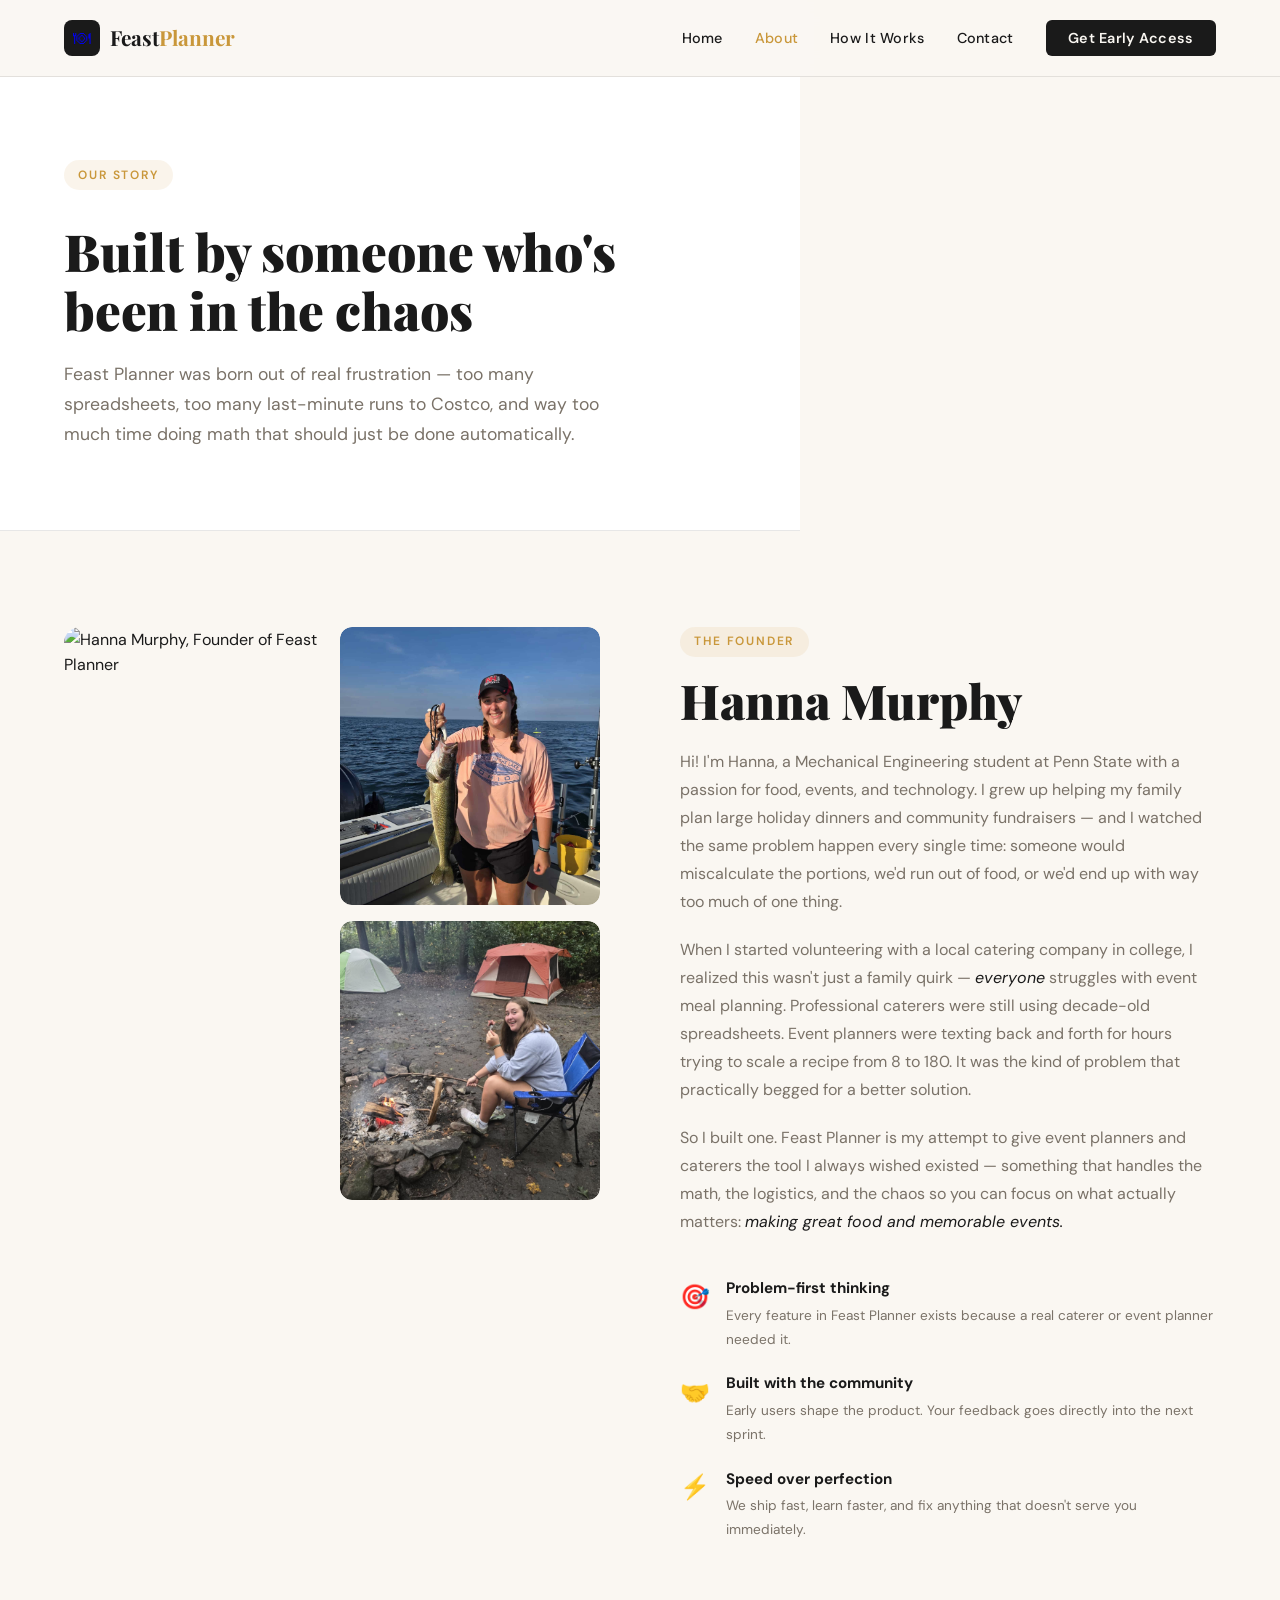
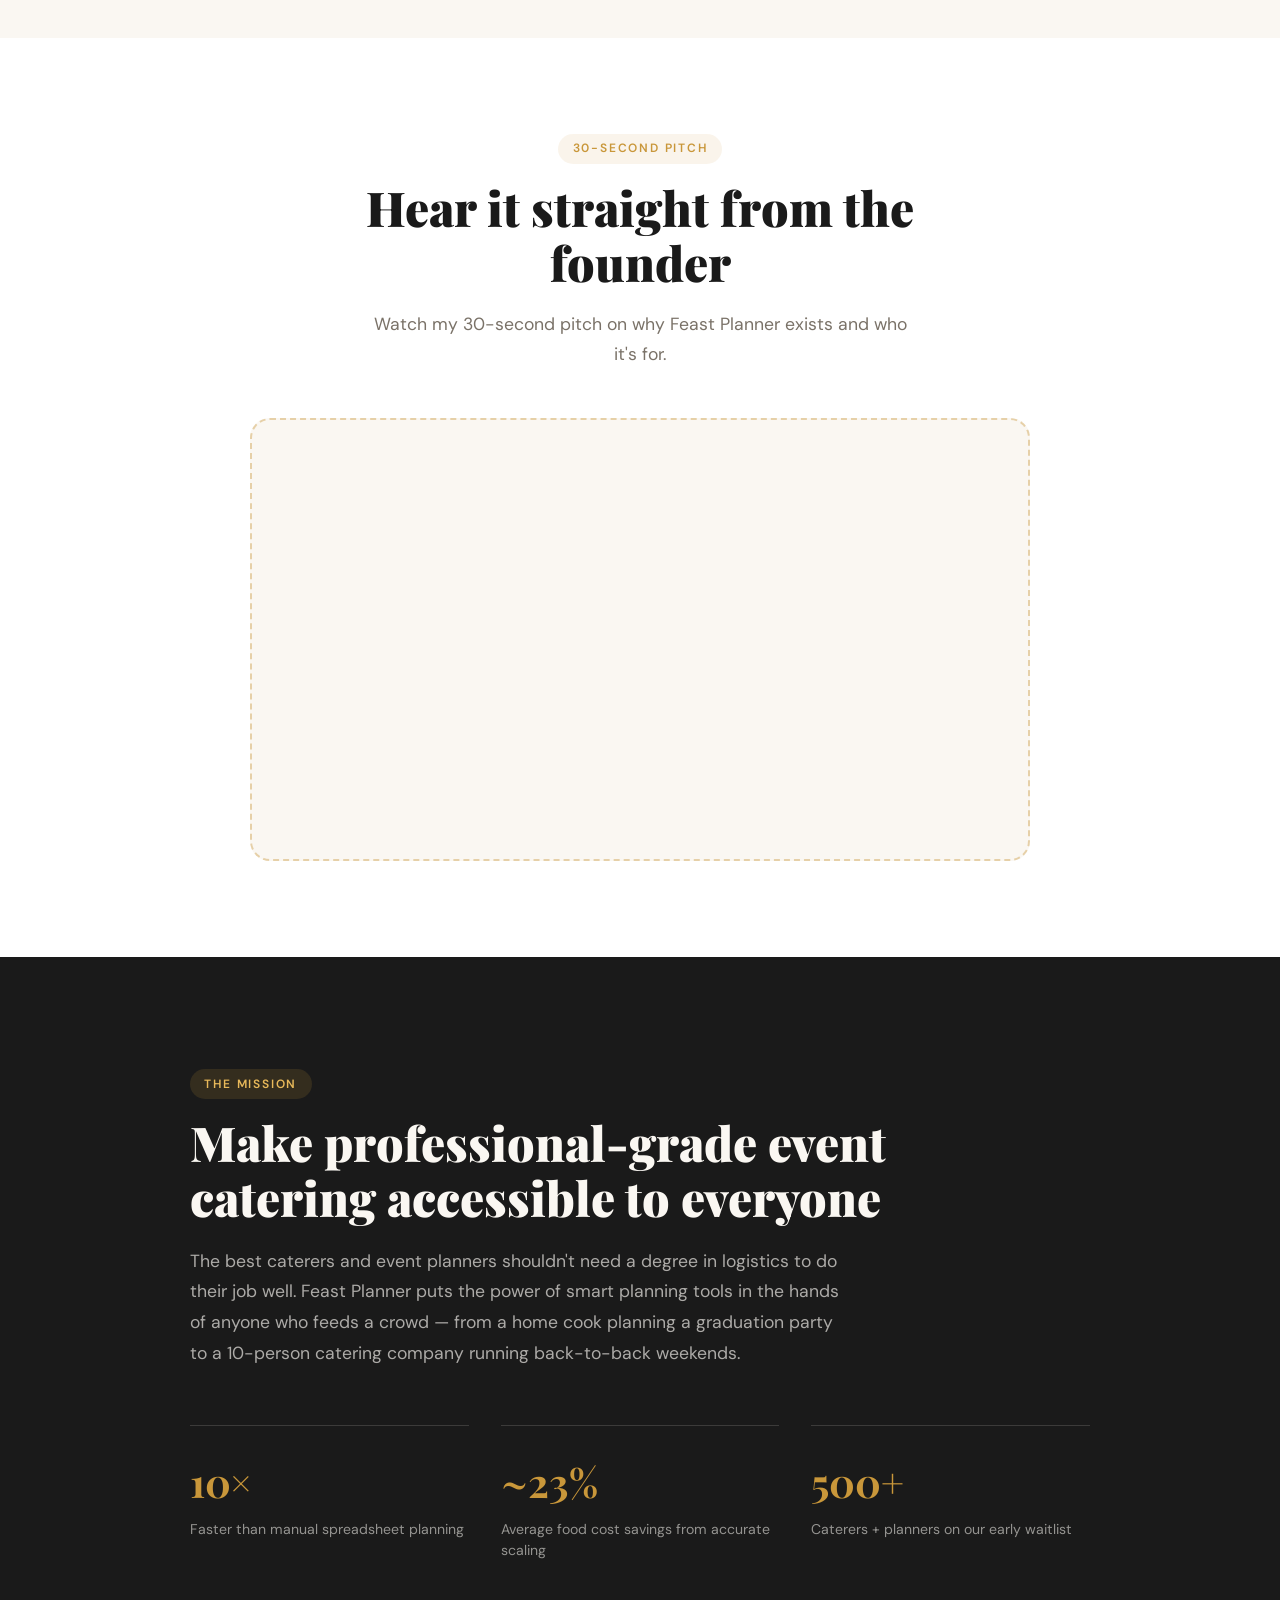
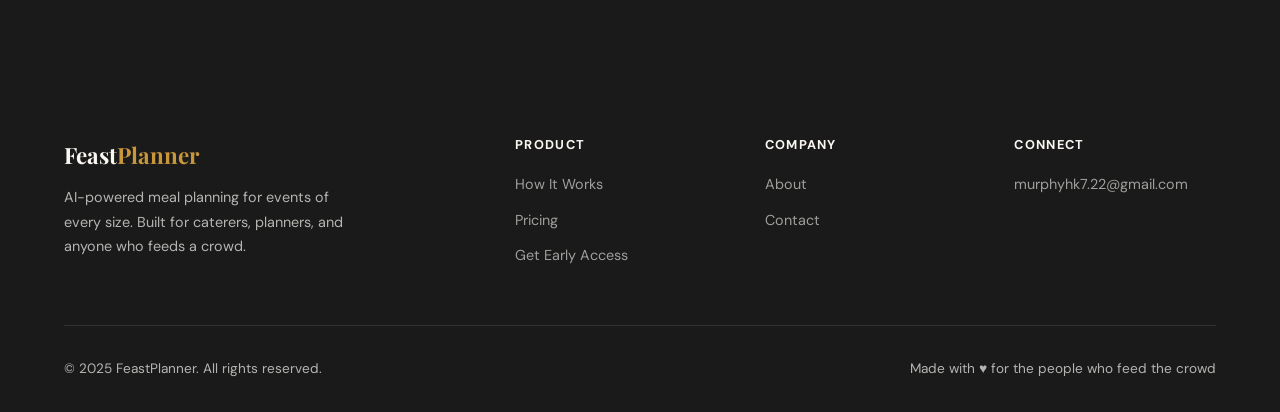
==== about.html @ 56e529ad "fix about page photos" ====
<!DOCTYPE html>
<html lang="en">
<head>
  <meta charset="UTF-8">
  <meta name="viewport" content="width=device-width, initial-scale=1.0">
  <title>About — Feast Planner</title>
  <link rel="stylesheet" href="css/styles.css">
  <link rel="stylesheet" href="css/about.css">
</head>
<body>

  <!-- NAV -->
  <nav>
    <a href="index.html" class="nav-logo">
      <div class="logo-icon">🍽</div>
      <span class="logo-text">Feast<span>Planner</span></span>
    </a>
    <ul class="nav-links">
      <li><a href="index.html">Home</a></li>
      <li><a href="about.html">About</a></li>
      <li><a href="how-it-works.html">How It Works</a></li>
      <li><a href="contact.html">Contact</a></li>
      <li><a href="contact.html" class="nav-cta">Get Early Access</a></li>
    </ul>
    <div class="hamburger">
      <span></span><span></span><span></span>
    </div>
  </nav>

  <!-- PAGE HEADER -->
  <div class="page-header">
    <span class="section-label">Our Story</span>
    <h1>Built by someone who's been in the chaos</h1>
    <p>Feast Planner was born out of real frustration — too many spreadsheets, too many last-minute runs to Costco, and way too much time doing math that should just be done automatically.</p>
  </div>

  <!-- STORY SECTION -->
  <section class="story-section">
    <div class="story-grid">
      <!-- Photos -->
      <div class="photos-grid scroll-reveal">
        <div class="photo-main">
          <img src="images/founder-1.jpg" alt="Hanna Murphy, Founder of Feast Planner">
        </div>
        <div class="photo-side">
          <div class="photo-top">
            <img src="images/founder-2.jpg" alt="Hanna Murphy" style="width:100%;height:100%;object-fit:cover;border-radius:12px">
          </div>
          <div class="photo-bottom">
            <img src="images/founder-3.jpg" alt="Hanna Murphy" style="width:100%;height:100%;object-fit:cover;border-radius:12px">
          </div>
        </div>
      </div>

      <!-- Story Text -->
      <div class="story-text scroll-reveal">
        <span class="section-label">The Founder</span>
        <h2 class="section-title">Hanna Murphy</h2>
        <p style="margin-bottom:1.25rem">
          Hi! I'm Hanna, a Mechanical Engineering student at Penn State with a passion for food, events, and technology.
          I grew up helping my family plan large holiday dinners and community fundraisers — and I watched the same
          problem happen every single time: someone would miscalculate the portions, we'd run out of food, or we'd
          end up with way too much of one thing.
        </p>
        <p style="margin-bottom:1.25rem">
          When I started volunteering with a local catering company in college, I realized this wasn't just a family quirk —
          <em>everyone</em> struggles with event meal planning. Professional caterers were still using decade-old spreadsheets.
          Event planners were texting back and forth for hours trying to scale a recipe from 8 to 180.
          It was the kind of problem that practically begged for a better solution.
        </p>
        <p>
          So I built one. Feast Planner is my attempt to give event planners and caterers the tool I always wished existed —
          something that handles the math, the logistics, and the chaos so you can focus on what actually matters:
          <em>making great food and memorable events.</em>
        </p>

        <div class="founder-values">
          <div class="value-item">
            <div class="value-icon">🎯</div>
            <div>
              <strong>Problem-first thinking</strong>
              <p>Every feature in Feast Planner exists because a real caterer or event planner needed it.</p>
            </div>
          </div>
          <div class="value-item">
            <div class="value-icon">🤝</div>
            <div>
              <strong>Built with the community</strong>
              <p>Early users shape the product. Your feedback goes directly into the next sprint.</p>
            </div>
          </div>
          <div class="value-item">
            <div class="value-icon">⚡</div>
            <div>
              <strong>Speed over perfection</strong>
              <p>We ship fast, learn faster, and fix anything that doesn't serve you immediately.</p>
            </div>
          </div>
        </div>
      </div>
    </div>
  </section>

  <!-- VIDEO SECTION -->
  <section class="video-section">
    <div class="video-header scroll-reveal">
      <span class="section-label">30-Second Pitch</span>
      <h2 class="section-title">Hear it straight from the founder</h2>
      <p class="section-subtitle">
        Watch my 30-second pitch on why Feast Planner exists and who it's for.
      </p>
    </div>
    <div class="video-wrap scroll-reveal">
      <div class="video-placeholder">
        <iframe
          src="https://www.youtube.com/embed/pOfXz-1mrOw"
          title="Feast Planner Founder Pitch — Hanna Murphy"
          frameborder="0"
          allow="accelerometer; autoplay; clipboard-write; encrypted-media; gyroscope; picture-in-picture"
          allowfullscreen>
        </iframe>
      </div>
    </div>
  </section>

  <!-- MISSION SECTION -->
  <section class="mission-section">
    <div class="mission-inner">
      <span class="section-label" style="color:var(--gold-light);background:rgba(201,151,58,0.15)">The Mission</span>
      <h2 class="section-title" style="color:var(--cream);max-width:700px">
        Make professional-grade event catering accessible to everyone
      </h2>
      <p style="color:rgba(250,247,242,0.65);font-size:1.1rem;line-height:1.75;max-width:660px;margin-top:1.25rem">
        The best caterers and event planners shouldn't need a degree in logistics to do their job well.
        Feast Planner puts the power of smart planning tools in the hands of anyone who feeds a crowd —
        from a home cook planning a graduation party to a 10-person catering company running back-to-back weekends.
      </p>
      <div class="mission-stats">
        <div class="mission-stat">
          <div class="m-stat-num">10×</div>
          <div class="m-stat-label">Faster than manual spreadsheet planning</div>
        </div>
        <div class="mission-stat">
          <div class="m-stat-num">~23%</div>
          <div class="m-stat-label">Average food cost savings from accurate scaling</div>
        </div>
        <div class="mission-stat">
          <div class="m-stat-num">500+</div>
          <div class="m-stat-label">Caterers + planners on our early waitlist</div>
        </div>
      </div>
    </div>
  </section>

  <!-- FOOTER -->
  <footer>
    <div class="footer-grid">
      <div class="footer-brand">
        <div class="logo-text">Feast<span>Planner</span></div>
        <p>AI-powered meal planning for events of every size. Built for caterers, planners, and anyone who feeds a crowd.</p>
      </div>
      <div class="footer-col">
        <h4>Product</h4>
        <ul>
          <li><a href="how-it-works.html">How It Works</a></li>
          <li><a href="index.html#pricing">Pricing</a></li>
          <li><a href="contact.html">Get Early Access</a></li>
        </ul>
      </div>
      <div class="footer-col">
        <h4>Company</h4>
        <ul>
          <li><a href="about.html">About</a></li>
          <li><a href="contact.html">Contact</a></li>
        </ul>
      </div>
      <div class="footer-col">
        <h4>Connect</h4>
        <ul>
          <li><a href="mailto:murphyhk7.22@gmail.com">murphyhk7.22@gmail.com</a></li>
        </ul>
      </div>
    </div>
    <div class="footer-bottom">
      <span>© 2025 FeastPlanner. All rights reserved.</span>
      <span>Made with ♥ for the people who feed the crowd</span>
    </div>
  </footer>

  <script src="js/main.js"></script>
</body>
</html>
---- css/styles.css ----
@import url('https://fonts.googleapis.com/css2?family=Playfair+Display:ital,wght@0,400;0,700;0,900;1,400&family=DM+Sans:wght@300;400;500;600&display=swap');

:root {
  --cream: #FAF7F2;
  --warm-white: #FDF9F4;
  --charcoal: #1A1A1A;
  --dark: #111111;
  --gold: #C9973A;
  --gold-light: #E8B95A;
  --sage: #6B7F5E;
  --terracotta: #C0654A;
  --muted: #7A7268;
  --border: rgba(26,26,26,0.1);
  --shadow: 0 4px 40px rgba(26,26,26,0.08);
  --shadow-lg: 0 20px 80px rgba(26,26,26,0.12);
}

*, *::before, *::after { box-sizing: border-box; margin: 0; padding: 0; }

html { scroll-behavior: smooth; }

body {
  font-family: 'DM Sans', sans-serif;
  background: var(--cream);
  color: var(--charcoal);
  line-height: 1.6;
  overflow-x: hidden;
}

/* ── NAV ── */
nav {
  position: fixed;
  top: 0; left: 0; right: 0;
  z-index: 100;
  padding: 1.25rem 5vw;
  display: flex;
  align-items: center;
  justify-content: space-between;
  background: rgba(250,247,242,0.92);
  backdrop-filter: blur(12px);
  border-bottom: 1px solid var(--border);
  transition: all 0.3s ease;
}

.nav-logo {
  display: flex;
  align-items: center;
  gap: 0.6rem;
  text-decoration: none;
}

.nav-logo .logo-icon {
  width: 36px;
  height: 36px;
  background: var(--charcoal);
  border-radius: 8px;
  display: flex;
  align-items: center;
  justify-content: center;
  font-size: 1.1rem;
}

.nav-logo .logo-text {
  font-family: 'Playfair Display', serif;
  font-size: 1.3rem;
  font-weight: 700;
  color: var(--charcoal);
}

.nav-logo .logo-text span {
  color: var(--gold);
}

.nav-links {
  display: flex;
  align-items: center;
  gap: 2rem;
  list-style: none;
}

.nav-links a {
  text-decoration: none;
  color: var(--charcoal);
  font-size: 0.9rem;
  font-weight: 500;
  letter-spacing: 0.02em;
  transition: color 0.2s;
  position: relative;
}

.nav-links a::after {
  content: '';
  position: absolute;
  bottom: -2px;
  left: 0;
  width: 0;
  height: 1.5px;
  background: var(--gold);
  transition: width 0.25s ease;
}

.nav-links a:hover { color: var(--gold); }
.nav-links a:hover::after { width: 100%; }

.nav-cta {
  background: var(--charcoal) !important;
  color: var(--cream) !important;
  padding: 0.55rem 1.4rem !important;
  border-radius: 6px !important;
  font-weight: 600 !important;
  transition: background 0.2s, transform 0.15s !important;
}

.nav-cta:hover {
  background: var(--gold) !important;
  transform: translateY(-1px) !important;
}

.nav-cta::after { display: none !important; }

.hamburger {
  display: none;
  flex-direction: column;
  gap: 5px;
  cursor: pointer;
  padding: 4px;
}

.hamburger span {
  width: 24px;
  height: 2px;
  background: var(--charcoal);
  border-radius: 2px;
  transition: all 0.3s;
}

/* ── BUTTONS ── */
.btn {
  display: inline-flex;
  align-items: center;
  gap: 0.5rem;
  padding: 0.85rem 2rem;
  border-radius: 8px;
  font-family: 'DM Sans', sans-serif;
  font-size: 0.95rem;
  font-weight: 600;
  text-decoration: none;
  cursor: pointer;
  border: none;
  transition: all 0.2s ease;
  letter-spacing: 0.01em;
}

.btn-primary {
  background: var(--charcoal);
  color: var(--cream);
}

.btn-primary:hover {
  background: var(--gold);
  transform: translateY(-2px);
  box-shadow: 0 8px 30px rgba(201,151,58,0.3);
}

.btn-outline {
  background: transparent;
  color: var(--charcoal);
  border: 2px solid var(--charcoal);
}

.btn-outline:hover {
  background: var(--charcoal);
  color: var(--cream);
  transform: translateY(-2px);
}

.btn-gold {
  background: var(--gold);
  color: white;
}

.btn-gold:hover {
  background: var(--gold-light);
  transform: translateY(-2px);
  box-shadow: 0 8px 30px rgba(201,151,58,0.4);
}

/* ── SECTION UTILITIES ── */
section {
  padding: 6rem 5vw;
}

.section-label {
  display: inline-block;
  font-size: 0.75rem;
  font-weight: 600;
  letter-spacing: 0.15em;
  text-transform: uppercase;
  color: var(--gold);
  margin-bottom: 1rem;
  padding: 0.35rem 0.9rem;
  background: rgba(201,151,58,0.1);
  border-radius: 100px;
}

h1, h2, h3, h4 {
  font-family: 'Playfair Display', serif;
  line-height: 1.15;
}

.section-title {
  font-size: clamp(2rem, 4vw, 3rem);
  font-weight: 900;
  color: var(--charcoal);
  margin-bottom: 1.25rem;
}

.section-subtitle {
  font-size: 1.1rem;
  color: var(--muted);
  max-width: 560px;
  line-height: 1.7;
}

/* ── CARDS ── */
.card {
  background: white;
  border-radius: 16px;
  padding: 2rem;
  border: 1px solid var(--border);
  box-shadow: var(--shadow);
  transition: transform 0.25s ease, box-shadow 0.25s ease;
}

.card:hover {
  transform: translateY(-4px);
  box-shadow: var(--shadow-lg);
}

/* ── FOOTER ── */
footer {
  background: var(--charcoal);
  color: rgba(250,247,242,0.7);
  padding: 4rem 5vw 2rem;
}

.footer-grid {
  display: grid;
  grid-template-columns: 2fr 1fr 1fr 1fr;
  gap: 3rem;
  margin-bottom: 3rem;
}

.footer-brand .logo-text {
  font-family: 'Playfair Display', serif;
  font-size: 1.4rem;
  font-weight: 700;
  color: var(--cream);
  margin-bottom: 0.75rem;
}

.footer-brand .logo-text span { color: var(--gold); }

.footer-brand p {
  font-size: 0.9rem;
  line-height: 1.7;
  max-width: 280px;
}

.footer-col h4 {
  font-family: 'DM Sans', sans-serif;
  font-size: 0.8rem;
  font-weight: 700;
  letter-spacing: 0.1em;
  text-transform: uppercase;
  color: var(--cream);
  margin-bottom: 1.2rem;
}

.footer-col ul { list-style: none; }

.footer-col ul li {
  margin-bottom: 0.6rem;
}

.footer-col ul li a {
  text-decoration: none;
  color: rgba(250,247,242,0.6);
  font-size: 0.9rem;
  transition: color 0.2s;
}

.footer-col ul li a:hover {
  color: var(--gold);
}

.footer-bottom {
  border-top: 1px solid rgba(250,247,242,0.1);
  padding-top: 2rem;
  display: flex;
  justify-content: space-between;
  align-items: center;
  font-size: 0.85rem;
}

/* ── MOBILE NAV ── */
@media (max-width: 768px) {
  .hamburger { display: flex; }

  .nav-links {
    display: none;
    position: fixed;
    top: 70px;
    left: 0; right: 0;
    background: var(--cream);
    flex-direction: column;
    padding: 2rem;
    border-bottom: 1px solid var(--border);
    gap: 1.5rem;
  }

  .nav-links.open { display: flex; }

  .footer-grid {
    grid-template-columns: 1fr 1fr;
    gap: 2rem;
  }

  .footer-bottom {
    flex-direction: column;
    gap: 1rem;
    text-align: center;
  }
}

/* ── ANIMATIONS ── */
@keyframes fadeUp {
  from { opacity: 0; transform: translateY(30px); }
  to { opacity: 1; transform: translateY(0); }
}

@keyframes fadeIn {
  from { opacity: 0; }
  to { opacity: 1; }
}

.animate-fade-up {
  animation: fadeUp 0.7s ease forwards;
}

.animate-delay-1 { animation-delay: 0.1s; }
.animate-delay-2 { animation-delay: 0.2s; }
.animate-delay-3 { animation-delay: 0.3s; }
.animate-delay-4 { animation-delay: 0.4s; }
---- css/about.css ----
/* ── PAGE HEADER ── */
.page-header {
  padding: 10rem 5vw 5rem;
  background: white;
  border-bottom: 1px solid var(--border);
  max-width: 800px;
}

.page-header h1 {
  font-size: clamp(2rem, 4vw, 3.2rem);
  font-weight: 900;
  margin: 1rem 0 1.25rem;
  color: var(--charcoal);
}

.page-header p {
  font-size: 1.1rem;
  color: var(--muted);
  max-width: 560px;
  line-height: 1.7;
}

/* ── STORY SECTION ── */
.story-section {
  background: var(--cream);
}

.story-grid {
  display: grid;
  grid-template-columns: 1fr 1fr;
  gap: 5rem;
  align-items: start;
  max-width: 1200px;
  margin: 0 auto;
}

/* Photos */
.photos-grid {
  display: grid;
  grid-template-columns: 1fr 1fr;
  gap: 1rem;
  height: 520px;
}

.photo-main {
  grid-row: 1 / -1;
  border-radius: 16px;
  overflow: hidden;
  height: 100%;
}

.photo-main img {
  width: 100%;
  height: 100%;
  object-fit: cover;
}

.photo-side {
  display: flex;
  flex-direction: column;
  gap: 1rem;
}

.photo-top, .photo-bottom {
  flex: 1;
  border-radius: 12px;
  overflow: hidden;
}

.photo-top img, .photo-bottom img {
  width: 100%;
  height: 100%;
  object-fit: cover;
}

.photo-placeholder {
  width: 100%;
  height: 100%;
  background: linear-gradient(135deg, rgba(201,151,58,0.08), rgba(107,127,94,0.08));
  border: 2px dashed rgba(201,151,58,0.3);
  border-radius: 16px;
  display: flex;
  flex-direction: column;
  align-items: center;
  justify-content: center;
  gap: 0.5rem;
  text-align: center;
  padding: 1rem;
  min-height: 200px;
}

.photo-placeholder.small { min-height: 120px; border-radius: 12px; }

.photo-emoji { font-size: 2.5rem; }

.photo-label {
  font-size: 0.8rem;
  color: var(--muted);
  font-weight: 500;
}

/* Story text */
.story-text p {
  font-size: 1rem;
  color: var(--muted);
  line-height: 1.75;
}

.story-text em { font-style: italic; color: var(--charcoal); }

.founder-values {
  margin-top: 2.5rem;
  display: flex;
  flex-direction: column;
  gap: 1.25rem;
}

.value-item {
  display: flex;
  gap: 1rem;
  align-items: flex-start;
}

.value-icon {
  font-size: 1.5rem;
  flex-shrink: 0;
  margin-top: 0.1rem;
}

.value-item strong {
  display: block;
  font-size: 0.95rem;
  color: var(--charcoal);
  margin-bottom: 0.2rem;
}

.value-item p {
  font-size: 0.85rem;
  color: var(--muted);
}

/* ── VIDEO SECTION ── */
.video-section {
  background: white;
  padding: 6rem 5vw;
}

.video-header {
  text-align: center;
  max-width: 580px;
  margin: 0 auto 3rem;
}

.video-header .section-subtitle {
  margin: 0 auto;
}

.video-wrap {
  max-width: 780px;
  margin: 0 auto;
}

.video-placeholder {
  position: relative;
  width: 100%;
  padding-bottom: 56.25%; /* 16:9 */
  background: var(--cream);
  border: 2px dashed rgba(201,151,58,0.4);
  border-radius: 20px;
  overflow: hidden;
  display: flex;
  align-items: center;
  justify-content: center;
}

.video-placeholder iframe {
  position: absolute;
  top: 0; left: 0;
  width: 100%;
  height: 100%;
  border-radius: 18px;
}

.video-play-btn {
  position: absolute;
  top: 50%;
  left: 50%;
  transform: translate(-50%, -80px);
  width: 72px;
  height: 72px;
  background: var(--charcoal);
  border-radius: 50%;
  display: flex;
  align-items: center;
  justify-content: center;
  color: white;
  font-size: 1.5rem;
  opacity: 0.3;
}

.video-placeholder-text {
  position: absolute;
  top: 50%;
  left: 50%;
  transform: translate(-50%, 10px);
  font-size: 1rem;
  font-weight: 600;
  color: var(--charcoal);
  text-align: center;
  white-space: nowrap;
}

.video-placeholder-sub {
  position: absolute;
  top: 50%;
  left: 50%;
  transform: translate(-50%, 42px);
  font-size: 0.82rem;
  color: var(--muted);
  text-align: center;
  white-space: nowrap;
}

/* ── MISSION ── */
.mission-section {
  background: var(--charcoal);
  padding: 7rem 5vw;
}

.mission-inner {
  max-width: 900px;
  margin: 0 auto;
}

.mission-stats {
  display: grid;
  grid-template-columns: repeat(3, 1fr);
  gap: 2rem;
  margin-top: 3.5rem;
}

.mission-stat {
  padding-top: 1.5rem;
  border-top: 1px solid rgba(250,247,242,0.15);
}

.m-stat-num {
  font-family: 'Playfair Display', serif;
  font-size: 2.5rem;
  font-weight: 700;
  color: var(--gold);
  margin-bottom: 0.35rem;
}

.m-stat-label {
  font-size: 0.88rem;
  color: rgba(250,247,242,0.55);
  line-height: 1.5;
}

/* ── RESPONSIVE ── */
@media (max-width: 900px) {
  .story-grid { grid-template-columns: 1fr; gap: 3rem; }
  .photos-grid { height: 360px; }
  .mission-stats { grid-template-columns: 1fr; gap: 1.5rem; }
}

@media (max-width: 600px) {
  .photos-grid {
    grid-template-columns: 1fr;
    height: auto;
  }
  .photo-main { height: 260px; }
  .photo-side { flex-direction: row; }
  .photo-top, .photo-bottom { height: 140px; }
  .video-placeholder-text, .video-placeholder-sub { white-space: normal; text-align: center; width: 80%; }
}
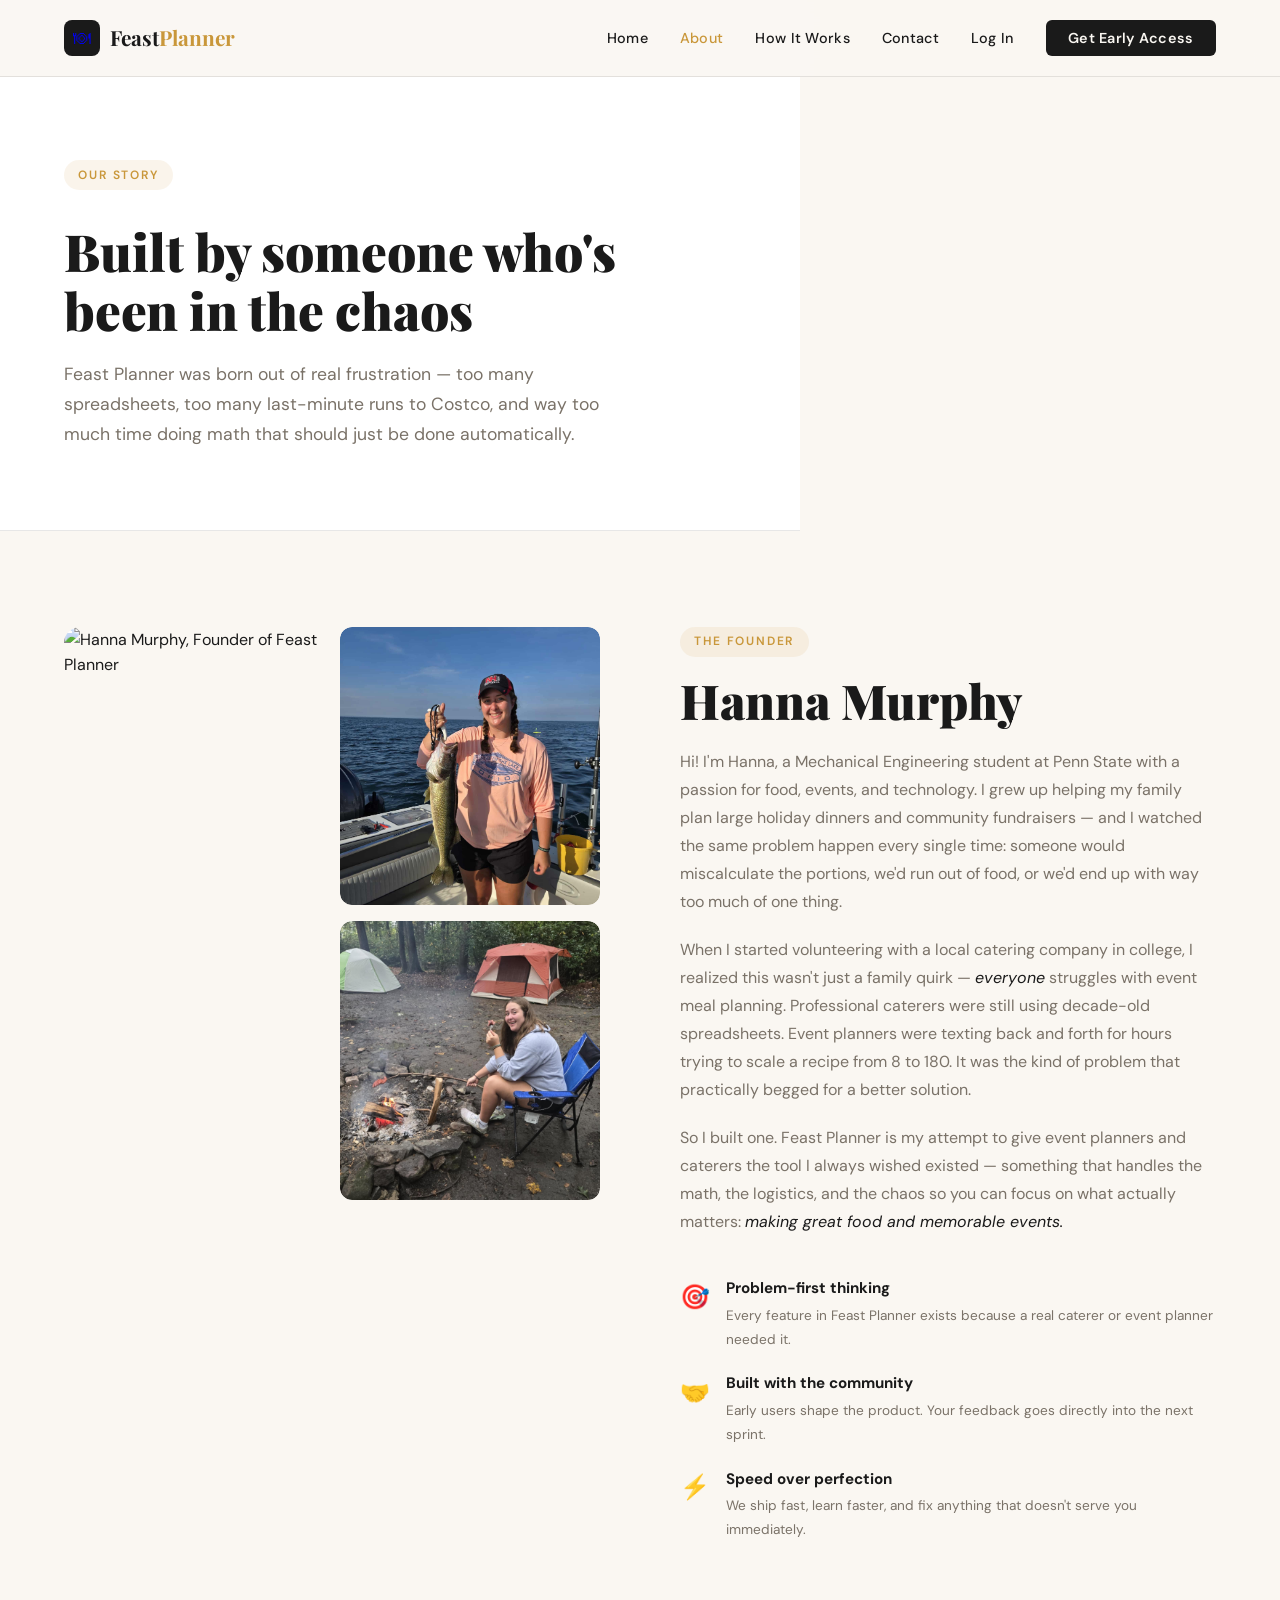
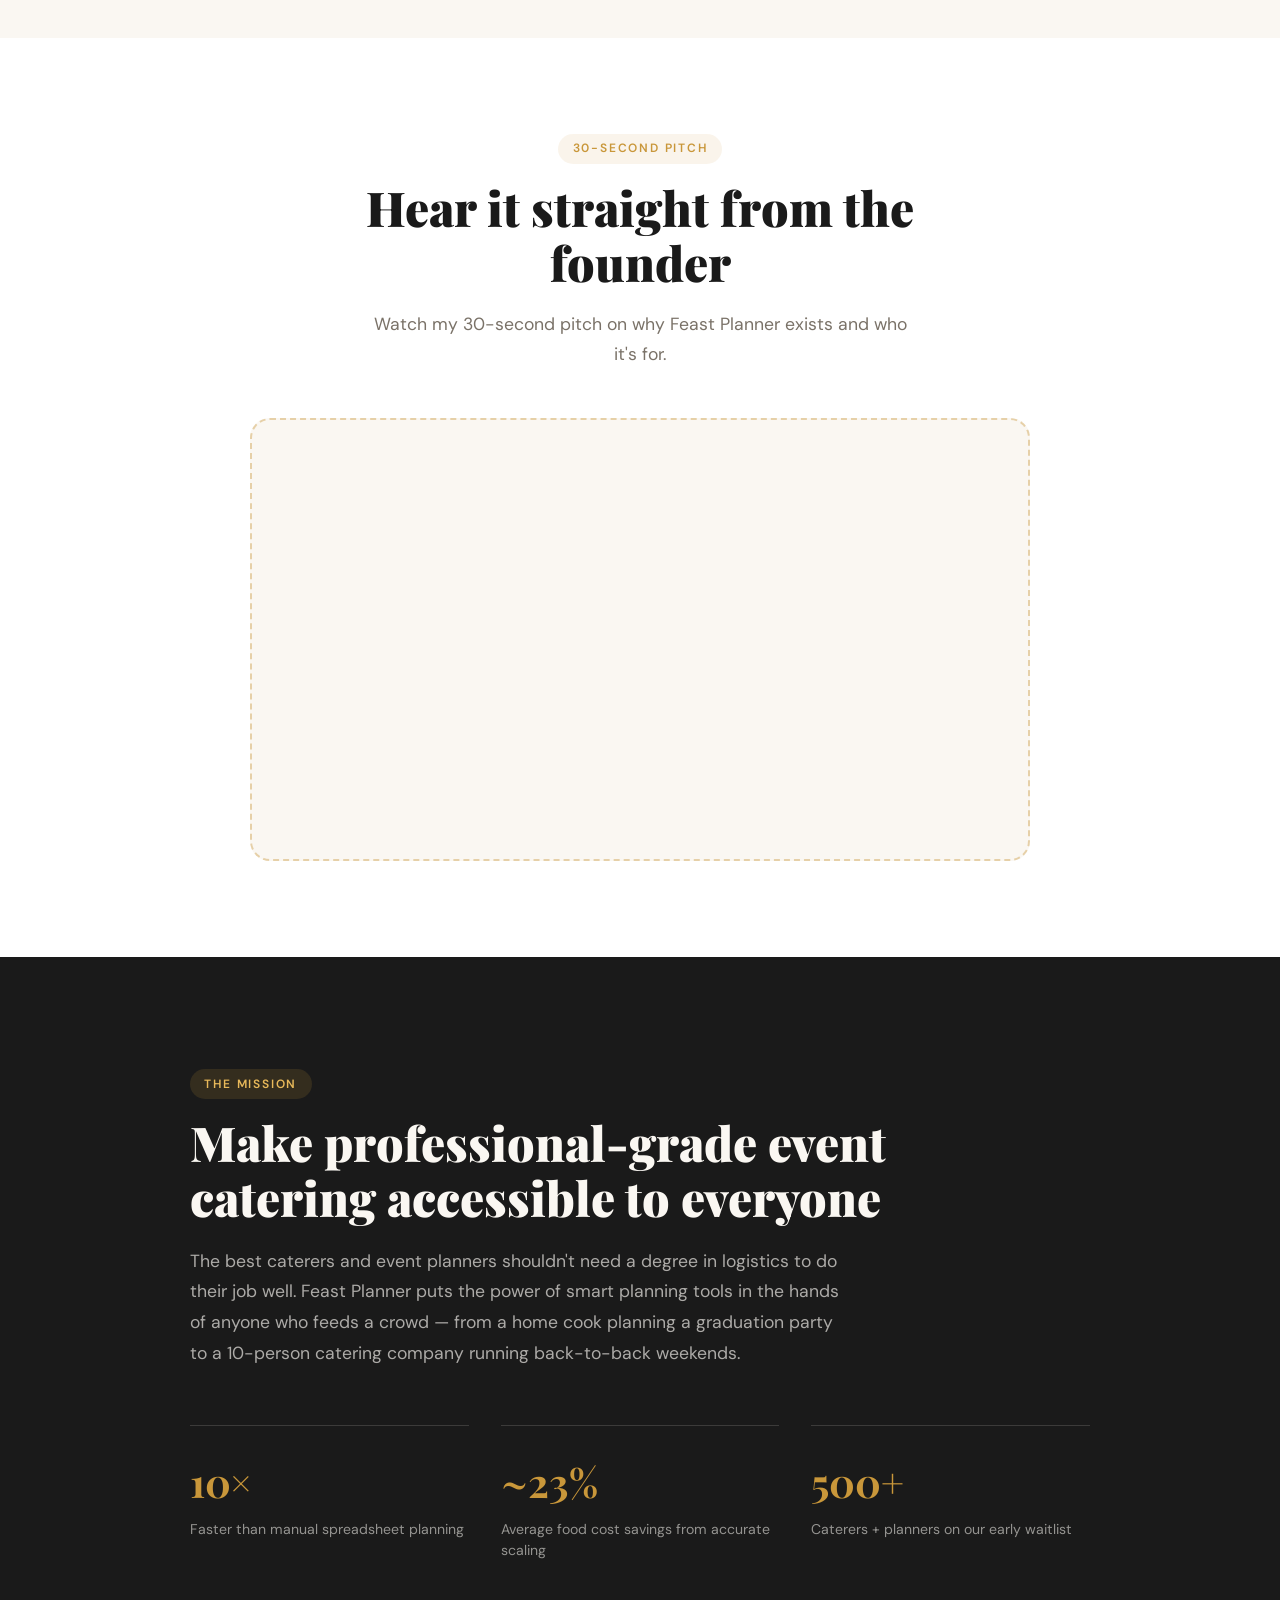
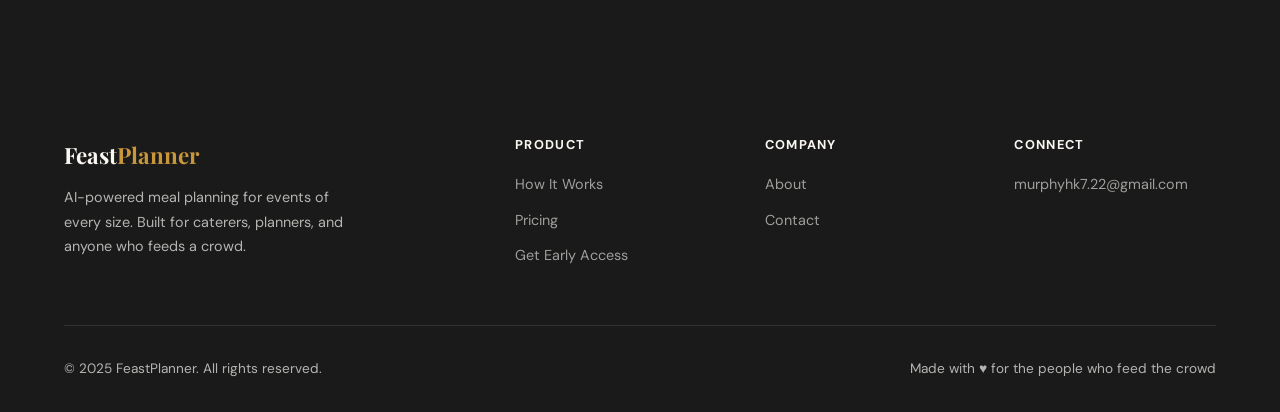
==== commit b6474ff8: "link marketing site to app" ====
--- a/about.html
+++ b/about.html
@@ -20,7 +20,8 @@
       <li><a href="about.html">About</a></li>
       <li><a href="how-it-works.html">How It Works</a></li>
       <li><a href="contact.html">Contact</a></li>
-      <li><a href="contact.html" class="nav-cta">Get Early Access</a></li>
+      <li><a href="https://feast-planner-app.vercel.app/login">Log In</a></li>
+      <li><a href="https://feast-planner-app.vercel.app/signup" class="nav-cta">Get Early Access</a></li>
     </ul>
     <div class="hamburger">
       <span></span><span></span><span></span>
@@ -40,7 +41,7 @@
       <!-- Photos -->
       <div class="photos-grid scroll-reveal">
         <div class="photo-main">
-          <img src="images/founder-1.jpg" alt="Hanna Murphy, Founder of Feast Planner">
+          <img src="images/founder-1.jpg" alt="Hanna Murphy, Founder of Feast Planner" style="width:100%;height:100%;object-fit:cover;object-position:40% center">
         </div>
         <div class="photo-side">
           <div class="photo-top">
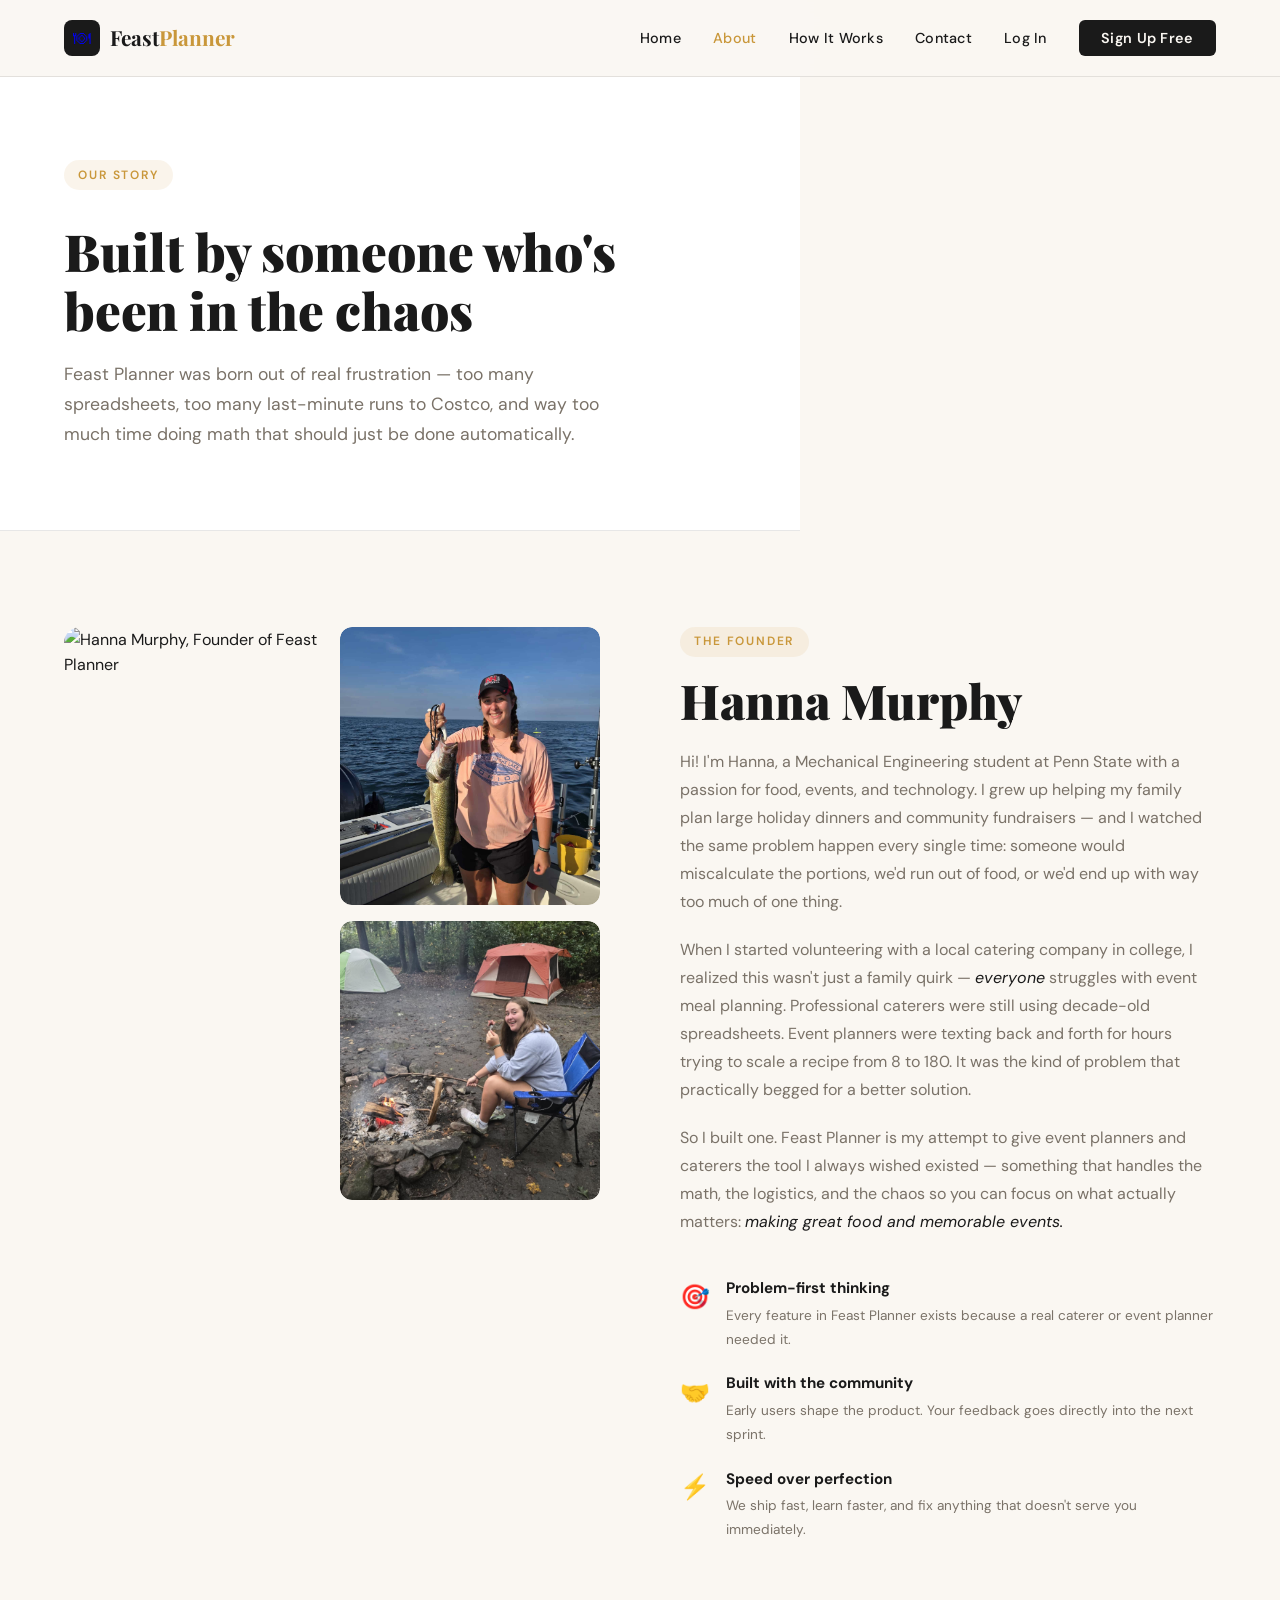
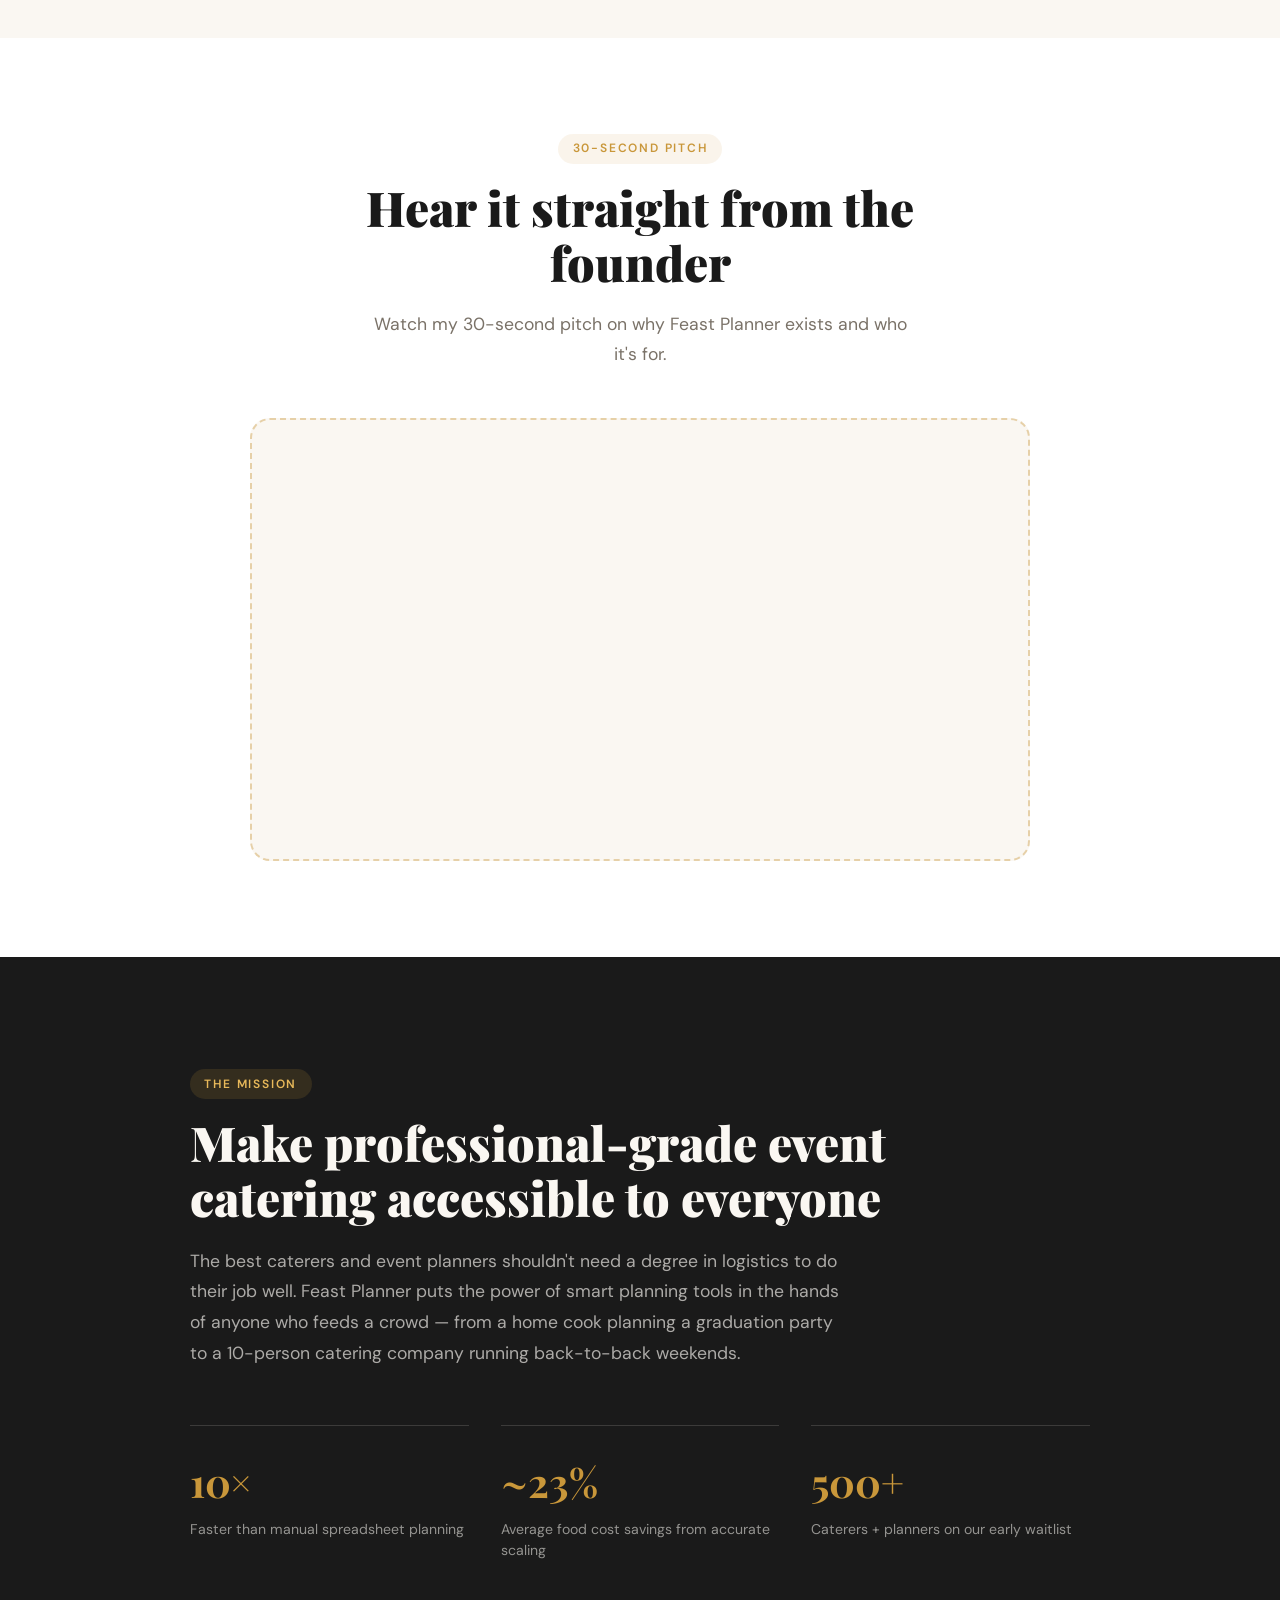
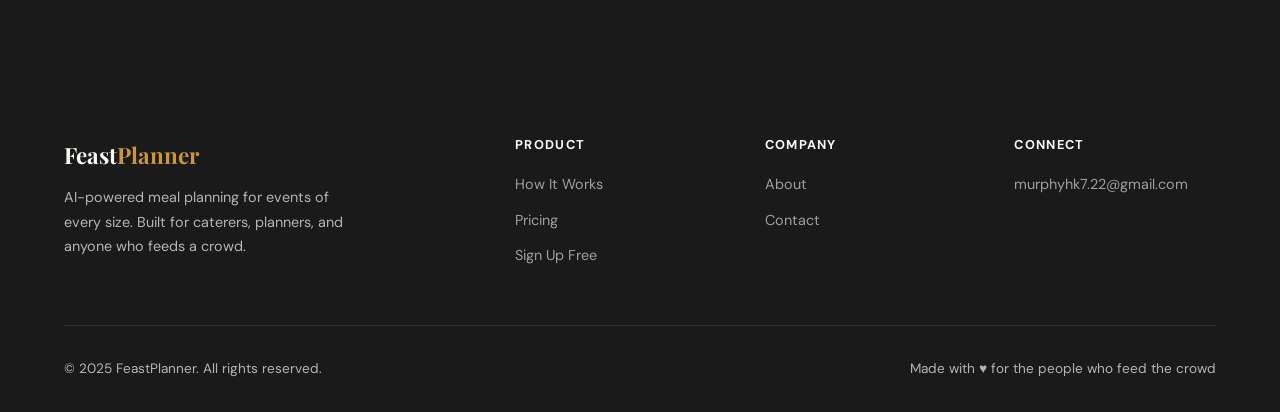
==== commit bb8394b1: "update CTA to sign up free" ====
--- a/about.html
+++ b/about.html
@@ -21,7 +21,7 @@
       <li><a href="how-it-works.html">How It Works</a></li>
       <li><a href="contact.html">Contact</a></li>
       <li><a href="https://feast-planner-app.vercel.app/login">Log In</a></li>
-      <li><a href="https://feast-planner-app.vercel.app/signup" class="nav-cta">Get Early Access</a></li>
+      <li><a href="https://feast-planner-app.vercel.app/signup" class="nav-cta">Sign Up Free</a></li>
     </ul>
     <div class="hamburger">
       <span></span><span></span><span></span>
@@ -165,7 +165,7 @@
         <ul>
           <li><a href="how-it-works.html">How It Works</a></li>
           <li><a href="index.html#pricing">Pricing</a></li>
-          <li><a href="contact.html">Get Early Access</a></li>
+          <li><a href="contact.html">Sign Up Free</a></li>
         </ul>
       </div>
       <div class="footer-col">
